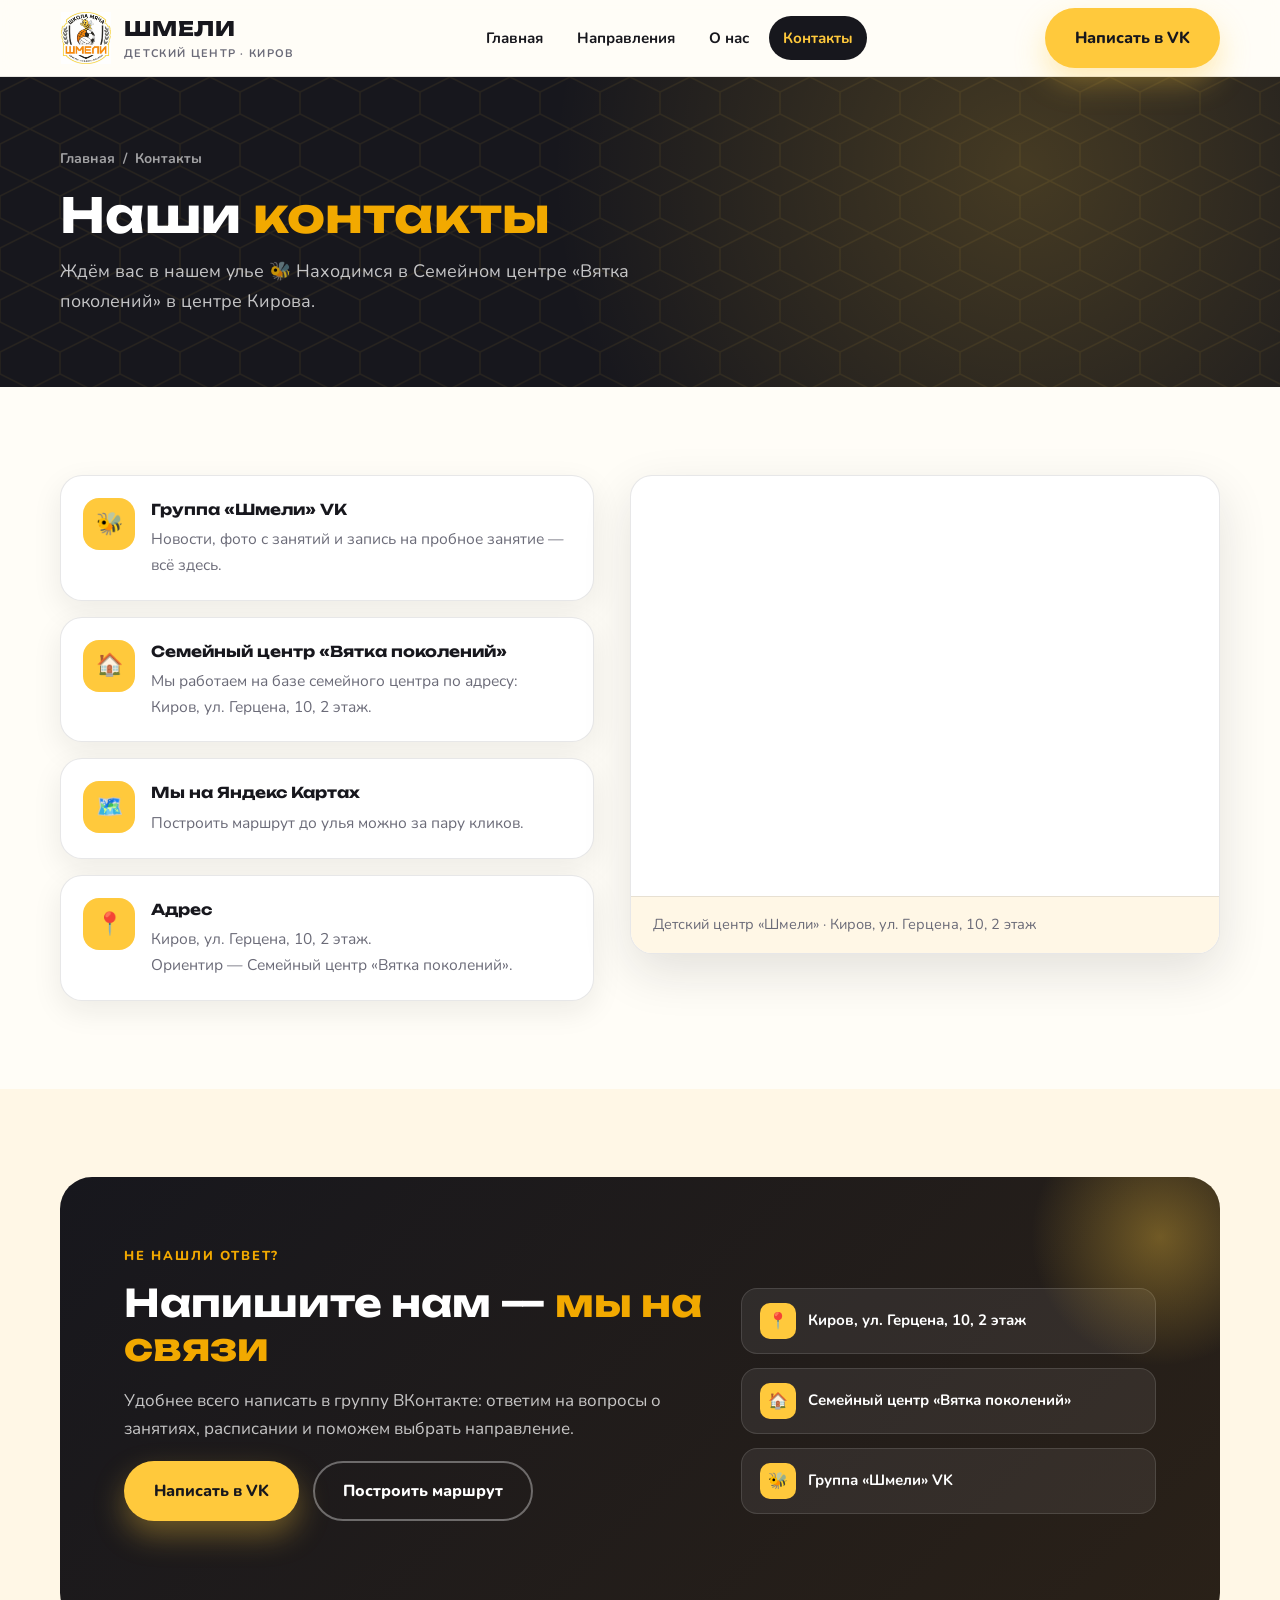
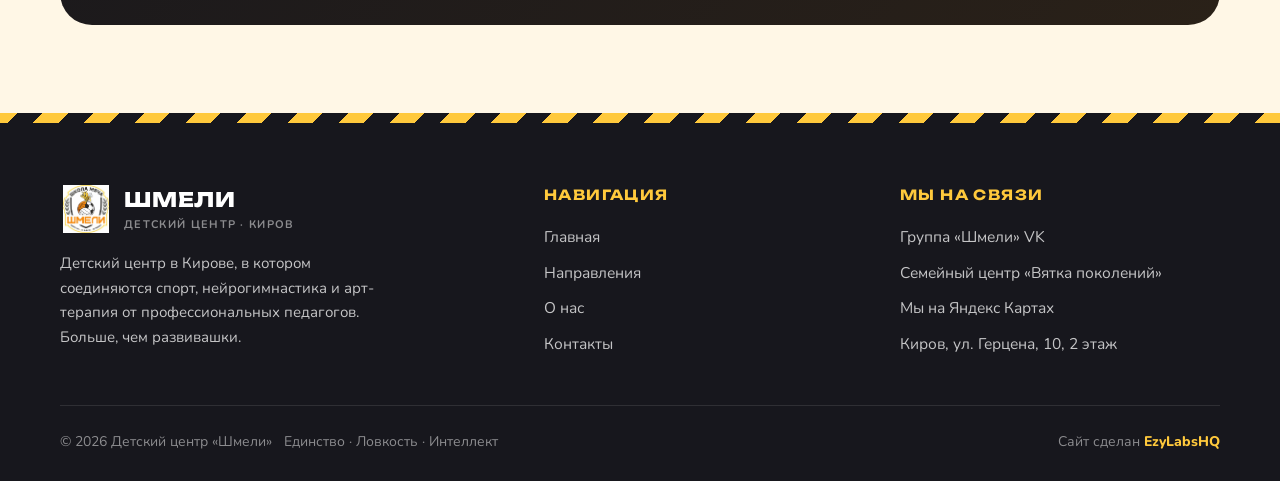
==== contacts.html @ fad48f17 "Детский центр «Шмели»: сайт" ====
<!DOCTYPE html>
<html lang="ru">
<head>
  <meta charset="UTF-8">
  <meta name="viewport" content="width=device-width, initial-scale=1.0">
  <title>Контакты — Детский центр «Шмели» в Кирове</title>
  <meta name="description" content="Как найти детский центр «Шмели» в Кирове: ул. Герцена, 10, 2 этаж, Семейный центр «Вятка поколений». Группа VK и Яндекс Карты.">
  <link rel="icon" type="image/svg+xml" href="favicon.png">
  <link rel="preconnect" href="https://fonts.googleapis.com">
  <link rel="preconnect" href="https://fonts.gstatic.com" crossorigin>
  <link href="https://fonts.googleapis.com/css2?family=Nunito:wght@400;600;700;800&family=Unbounded:wght@500;700;800&display=swap" rel="stylesheet">
  <link rel="stylesheet" href="css/styles.css">
</head>
<body>

  <header class="site-header">
    <div class="container header-inner">
      <a class="logo" href="index.html">
        <span class="logo-badge">
          <img src="logo.webp" alt="Логотип детского центра «Шмели»" width="52" height="52">
        </span>
        <span>ШМЕЛИ<small>Детский центр · Киров</small></span>
      </a>
      <nav class="nav" aria-label="Основное меню">
        <a href="index.html">Главная</a>
        <a href="directions.html">Направления</a>
        <a href="about.html">О нас</a>
        <a href="contacts.html" class="is-active" aria-current="page">Контакты</a>
      </nav>
      <a class="btn btn-primary header-cta" href="https://vk.ru/smeli_shkola" target="_blank" rel="noopener">Написать в VK</a>
      <button class="burger" aria-label="Открыть меню" aria-expanded="false"><span></span></button>
    </div>
  </header>

  <main>
    <section class="page-hero">
      <div class="container">
        <nav class="breadcrumbs" aria-label="Хлебные крошки">
          <a href="index.html">Главная</a>
          <span>/</span>
          <span>Контакты</span>
        </nav>
        <h1>Наши <span class="highlight">контакты</span></h1>
        <p>Ждём вас в нашем улье 🐝 Находимся в Семейном центре «Вятка поколений» в центре Кирова.</p>
      </div>
    </section>

    <section class="section">
      <div class="container">
        <div class="contact-layout">
          <div class="contact-list">
            <a class="contact-item reveal" href="https://vk.ru/smeli_shkola" target="_blank" rel="noopener">
              <span class="icon">🐝</span>
              <div>
                <strong>Группа «Шмели» VK</strong>
                <p>Новости, фото с занятий и запись на пробное занятие — всё здесь.</p>
              </div>
            </a>
            <a class="contact-item reveal" href="https://vk.ru/vyatka_pokoleniya" target="_blank" rel="noopener">
              <span class="icon">🏠</span>
              <div>
                <strong>Семейный центр «Вятка поколений»</strong>
                <p>Мы работаем на базе семейного центра по адресу: Киров, ул. Герцена, 10, 2 этаж.</p>
              </div>
            </a>
            <a class="contact-item reveal" href="https://yandex.ru/maps/org/shmeli/58513634515?si=Kik431" target="_blank" rel="noopener">
              <span class="icon">🗺️</span>
              <div>
                <strong>Мы на Яндекс Картах</strong>
                <p>Построить маршрут до улья можно за пару кликов.</p>
              </div>
            </a>
            <div class="contact-item reveal">
              <span class="icon">📍</span>
              <div>
                <strong>Адрес</strong>
                <p>Киров, ул. Герцена, 10, 2 этаж.<br>Ориентир — Семейный центр «Вятка поколений».</p>
              </div>
            </div>
          </div>

          <div class="map-wrap reveal">
            <iframe src="https://yandex.ru/map-widget/v1/?z=12&ol=biz&oid=58513634515" width="560" height="400" frameborder="0" title="Детский центр «Шмели» на карте"></iframe>
            <div class="map-caption">Детский центр «Шмели» · Киров, ул. Герцена, 10, 2 этаж</div>
          </div>
        </div>
      </div>
    </section>

    <section class="section section--cream">
      <div class="container">
        <div class="cta-box reveal">
          <div>
            <span class="eyebrow">Не нашли ответ?</span>
            <h2>Напишите нам — <span class="highlight">мы на связи</span></h2>
            <p>Удобнее всего написать в группу ВКонтакте: ответим на вопросы о занятиях, расписании и поможем выбрать направление.</p>
            <div class="hero-actions">
              <a class="btn btn-primary" href="https://vk.ru/smeli_shkola" target="_blank" rel="noopener">Написать в VK</a>
              <a class="btn btn-ghost" href="https://yandex.ru/maps/org/shmeli/58513634515?si=Kik431" target="_blank" rel="noopener">Построить маршрут</a>
            </div>
          </div>
          <div class="cta-info">
            <div><span class="icon">📍</span>Киров, ул. Герцена, 10, 2 этаж</div>
            <a href="https://vk.ru/vyatka_pokoleniya" target="_blank" rel="noopener"><span class="icon">🏠</span>Семейный центр «Вятка поколений»</a>
            <a href="https://vk.ru/smeli_shkola" target="_blank" rel="noopener"><span class="icon">🐝</span>Группа «Шмели» VK</a>
          </div>
        </div>
      </div>
    </section>
  </main>

  <div class="stripes" aria-hidden="true"></div>

  <footer class="site-footer">
    <div class="container">
      <div class="footer-grid">
        <div>
          <a class="logo" href="index.html">
            <span class="logo-badge">
              <img src="logo.webp" alt="Логотип детского центра «Шмели»" width="48" height="48">
            </span>
            <span>ШМЕЛИ<small style="color: rgba(255,255,255,.5)">Детский центр · Киров</small></span>
          </a>
          <p>Детский центр в Кирове, в котором соединяются спорт, нейрогимнастика и арт-терапия от профессиональных педагогов. Больше, чем развивашки.</p>
        </div>
        <div>
          <div class="footer-title">Навигация</div>
          <nav class="footer-links">
            <a href="index.html">Главная</a>
            <a href="directions.html">Направления</a>
            <a href="about.html">О нас</a>
            <a href="contacts.html">Контакты</a>
          </nav>
        </div>
        <div>
          <div class="footer-title">Мы на связи</div>
          <nav class="footer-links">
            <a href="https://vk.ru/smeli_shkola" target="_blank" rel="noopener">Группа «Шмели» VK</a>
            <a href="https://vk.ru/vyatka_pokoleniya" target="_blank" rel="noopener">Семейный центр «Вятка поколений»</a>
            <a href="https://yandex.ru/maps/org/shmeli/58513634515?si=Kik431" target="_blank" rel="noopener">Мы на Яндекс Картах</a>
            <a href="contacts.html">Киров, ул. Герцена, 10, 2 этаж</a>
          </nav>
        </div>
      </div>
      <div class="footer-bottom">
        <span>© <span id="year">2026</span> Детский центр «Шмели»</span>
        <span>Единство · Ловкость · Интеллект</span>
        <span class="made-by">Сайт сделан <strong>EzyLabsHQ</strong></span>
      </div>
    </div>
  </footer>

  <script src="js/main.js"></script>
</body>
</html>
---- css/styles.css ----
:root {
  --yellow: #ffc93c;
  --yellow-deep: #f2a900;
  --honey: #ffb300;
  --ink: #17171d;
  --ink-soft: #23232c;
  --cream: #fff7e6;
  --paper: #fffdf7;
  --white: #ffffff;
  --muted: #6b6b78;
  --line: rgba(23, 23, 29, 0.1);
  --shadow: 0 18px 50px rgba(23, 23, 29, 0.12);
  --shadow-soft: 0 10px 30px rgba(23, 23, 29, 0.08);
  --radius: 22px;
  --radius-sm: 14px;
  --max: 1160px;
  --header-h: 76px;
  --font-body: "Nunito", system-ui, -apple-system, "Segoe UI", sans-serif;
  --font-display: "Unbounded", "Nunito", sans-serif;
}

*,
*::before,
*::after {
  box-sizing: border-box;
}

html {
  scroll-behavior: smooth;
}

body {
  margin: 0;
  font-family: var(--font-body);
  font-size: 17px;
  line-height: 1.65;
  color: var(--ink);
  background: var(--paper);
  -webkit-font-smoothing: antialiased;
}

img,
svg {
  display: block;
  max-width: 100%;
}

a {
  color: inherit;
  text-decoration: none;
}

ul {
  margin: 0;
  padding: 0;
  list-style: none;
}

h1,
h2,
h3,
h4 {
  font-family: var(--font-display);
  line-height: 1.15;
  margin: 0 0 0.5em;
  font-weight: 700;
}

p {
  margin: 0 0 1em;
}

.container {
  width: min(var(--max), calc(100% - 40px));
  margin-inline: auto;
}

.section {
  padding: 88px 0;
}

.section--cream {
  background: var(--cream);
}

.section--dark {
  background: var(--ink);
  color: var(--white);
}

.section-head {
  max-width: 720px;
  margin-bottom: 48px;
}

.section-head--center {
  margin-inline: auto;
  text-align: center;
}

.eyebrow {
  display: inline-flex;
  align-items: center;
  gap: 8px;
  font-weight: 800;
  font-size: 13px;
  letter-spacing: 0.14em;
  text-transform: uppercase;
  color: var(--yellow-deep);
  margin-bottom: 14px;
}

.section--dark .eyebrow {
  color: var(--yellow);
}

.section-title {
  font-size: clamp(28px, 4vw, 42px);
}

.section-text {
  color: var(--muted);
  font-size: 18px;
}

.section--dark .section-text {
  color: rgba(255, 255, 255, 0.72);
}

.highlight {
  color: var(--yellow-deep);
}

.section--dark .highlight {
  color: var(--yellow);
}

/* Buttons */
.btn {
  display: inline-flex;
  align-items: center;
  justify-content: center;
  gap: 10px;
  padding: 15px 28px;
  border-radius: 999px;
  font-weight: 800;
  font-size: 16px;
  border: 2px solid transparent;
  cursor: pointer;
  transition: transform 0.2s ease, box-shadow 0.2s ease, background 0.2s ease, color 0.2s ease, border-color 0.2s ease;
}

.btn:hover {
  transform: translateY(-3px);
}

.btn-primary {
  background: var(--yellow);
  color: var(--ink);
  box-shadow: 0 14px 30px rgba(255, 201, 60, 0.35);
}

.btn-primary:hover {
  background: var(--yellow-deep);
  box-shadow: 0 18px 36px rgba(255, 201, 60, 0.45);
}

.btn-dark {
  background: var(--ink);
  color: var(--white);
}

.btn-dark:hover {
  background: var(--ink-soft);
}

.btn-ghost {
  border-color: rgba(255, 255, 255, 0.35);
  color: var(--white);
}

.btn-ghost:hover {
  border-color: var(--yellow);
  color: var(--yellow);
}

.btn-outline {
  border-color: var(--ink);
  color: var(--ink);
}

.btn-outline:hover {
  background: var(--ink);
  color: var(--white);
}

/* Stripes */
.stripes {
  height: 10px;
  background: repeating-linear-gradient(
    -45deg,
    var(--yellow) 0 18px,
    var(--ink) 18px 36px
  );
}

/* Header */
.site-header {
  position: sticky;
  top: 0;
  z-index: 50;
  background: rgba(255, 253, 247, 0.9);
  backdrop-filter: blur(14px);
  border-bottom: 1px solid var(--line);
}

.header-inner {
  height: var(--header-h);
  display: flex;
  align-items: center;
  justify-content: space-between;
  gap: 20px;
}

.logo {
  display: flex;
  align-items: center;
  gap: 12px;
  font-family: var(--font-display);
  font-weight: 800;
  font-size: 20px;
  letter-spacing: 0.04em;
}

.logo-badge {
  width: 52px;
  height: 52px;
  display: grid;
  place-items: center;
  flex: none;
}

.logo-badge img {
  width: 52px;
  height: 52px;
  object-fit: contain;
}

.site-footer .logo-badge img {
  width: 48px;
  height: 48px;
}

.logo small {
  display: block;
  font-family: var(--font-body);
  font-size: 11px;
  font-weight: 700;
  letter-spacing: 0.12em;
  text-transform: uppercase;
  color: var(--muted);
}

.nav {
  display: flex;
  align-items: center;
  gap: 6px;
}

.nav a {
  padding: 10px 14px;
  border-radius: 999px;
  font-weight: 700;
  font-size: 15px;
  transition: background 0.2s ease, color 0.2s ease;
}

.nav a:hover {
  background: rgba(255, 201, 60, 0.25);
}

.nav a.is-active {
  background: var(--ink);
  color: var(--yellow);
}

.header-cta {
  display: inline-flex;
}

.burger {
  display: none;
  width: 46px;
  height: 46px;
  border: 2px solid var(--ink);
  border-radius: 14px;
  background: transparent;
  cursor: pointer;
  padding: 0;
  place-items: center;
}

.burger span {
  display: block;
  width: 20px;
  height: 2px;
  background: var(--ink);
  position: relative;
}

.burger span::before,
.burger span::after {
  content: "";
  position: absolute;
  left: 0;
  width: 20px;
  height: 2px;
  background: var(--ink);
}

.burger span::before {
  top: -6px;
}

.burger span::after {
  top: 6px;
}

/* Hero */
.hero {
  position: relative;
  overflow: hidden;
  background:
    radial-gradient(circle at 85% 20%, rgba(255, 201, 60, 0.22), transparent 40%),
    radial-gradient(circle at 10% 80%, rgba(255, 179, 0, 0.12), transparent 35%),
    var(--ink);
  color: var(--white);
  padding: 90px 0 100px;
}

.hero::before {
  content: "";
  position: absolute;
  inset: 0;
  background-image: url("data:image/svg+xml,%3Csvg width='60' height='52' viewBox='0 0 60 52' xmlns='http://www.w3.org/2000/svg'%3E%3Cpath d='M30 0l30 15v22L30 52 0 37V15z' fill='none' stroke='%23ffc93c' stroke-opacity='0.07' stroke-width='1.5'/%3E%3C/svg%3E");
  background-size: 60px 52px;
  opacity: 0.9;
  pointer-events: none;
}

.hero-inner {
  position: relative;
  display: grid;
  grid-template-columns: 1.2fr 0.8fr;
  gap: 48px;
  align-items: center;
}

.hero-badge {
  display: inline-flex;
  align-items: center;
  gap: 8px;
  background: rgba(255, 201, 60, 0.15);
  border: 1px solid rgba(255, 201, 60, 0.4);
  color: var(--yellow);
  font-weight: 800;
  font-size: 13px;
  letter-spacing: 0.1em;
  text-transform: uppercase;
  padding: 8px 16px;
  border-radius: 999px;
  margin-bottom: 22px;
}

.hero h1 {
  font-size: clamp(34px, 5vw, 58px);
  margin-bottom: 20px;
}

.hero-lead {
  font-size: clamp(17px, 2vw, 20px);
  color: rgba(255, 255, 255, 0.78);
  max-width: 560px;
  margin-bottom: 32px;
}

.hero-actions {
  display: flex;
  flex-wrap: wrap;
  gap: 14px;
  margin-bottom: 40px;
}

.hero-facts {
  display: flex;
  flex-wrap: wrap;
  gap: 28px;
}

.fact strong {
  display: block;
  font-family: var(--font-display);
  font-size: 28px;
  color: var(--yellow);
}

.fact span {
  font-size: 14px;
  color: rgba(255, 255, 255, 0.65);
}

.hero-card {
  background: linear-gradient(160deg, rgba(255, 201, 60, 0.16), rgba(255, 255, 255, 0.04));
  border: 1px solid rgba(255, 255, 255, 0.14);
  border-radius: 28px;
  padding: 34px;
  backdrop-filter: blur(10px);
  box-shadow: var(--shadow);
}

.hero-card h3 {
  font-size: 22px;
  margin-bottom: 16px;
}

.hero-card ul {
  display: grid;
  gap: 14px;
}

.hero-card li {
  display: flex;
  gap: 12px;
  align-items: flex-start;
  font-size: 15.5px;
  color: rgba(255, 255, 255, 0.85);
}

.check {
  flex: none;
  width: 26px;
  height: 26px;
  border-radius: 50%;
  background: var(--yellow);
  color: var(--ink);
  display: grid;
  place-items: center;
  font-weight: 900;
  font-size: 14px;
  margin-top: 2px;
}

.motto {
  margin-top: 36px;
  display: flex;
  flex-wrap: wrap;
  gap: 10px;
}

.motto span {
  font-family: var(--font-display);
  font-weight: 700;
  font-size: 14px;
  letter-spacing: 0.12em;
  text-transform: uppercase;
  padding: 10px 18px;
  border-radius: 999px;
  border: 1px solid rgba(255, 201, 60, 0.45);
  color: var(--yellow);
}

/* Cards */
.grid {
  display: grid;
  gap: 24px;
}

.grid-3 {
  grid-template-columns: repeat(3, 1fr);
}

.grid-2 {
  grid-template-columns: repeat(2, 1fr);
}

.card {
  background: var(--white);
  border: 1px solid var(--line);
  border-radius: var(--radius);
  padding: 32px;
  box-shadow: var(--shadow-soft);
  transition: transform 0.25s ease, box-shadow 0.25s ease;
}

.card:hover {
  transform: translateY(-6px);
  box-shadow: var(--shadow);
}

.card-icon {
  width: 64px;
  height: 64px;
  border-radius: 18px;
  background: var(--yellow);
  display: grid;
  place-items: center;
  margin-bottom: 20px;
  box-shadow: 0 10px 24px rgba(255, 201, 60, 0.35);
}

.card-icon svg {
  width: 32px;
  height: 32px;
}

.card h3 {
  font-size: 21px;
  margin-bottom: 10px;
}

.card p {
  color: var(--muted);
  margin-bottom: 0;
  font-size: 16px;
}

.card .card-link {
  display: inline-flex;
  align-items: center;
  gap: 6px;
  margin-top: 18px;
  font-weight: 800;
  color: var(--yellow-deep);
}

.card .card-link:hover {
  gap: 10px;
}

.card--dark {
  background: var(--ink-soft);
  border-color: rgba(255, 255, 255, 0.08);
  color: var(--white);
}

.card--dark p {
  color: rgba(255, 255, 255, 0.7);
}

/* Rule block */
.rule {
  display: grid;
  grid-template-columns: 1fr 1fr;
  gap: 48px;
  align-items: center;
}

.rule-quote {
  background: var(--white);
  border-radius: var(--radius);
  padding: 44px;
  box-shadow: var(--shadow);
  position: relative;
  border: 1px solid var(--line);
}

.rule-quote blockquote {
  margin: 24px 0 0;
  font-family: var(--font-display);
  font-size: clamp(24px, 3vw, 34px);
  font-weight: 700;
  line-height: 1.3;
}

.rule-quote cite {
  display: block;
  margin-top: 18px;
  font-style: normal;
  font-weight: 700;
  color: var(--yellow-deep);
}

/* Bands */
.band {
  background: var(--yellow);
  padding: 34px 0;
  overflow: hidden;
}

.band-track {
  display: flex;
  gap: 40px;
  width: max-content;
  animation: marquee 22s linear infinite;
}

.band-track span {
  font-family: var(--font-display);
  font-weight: 800;
  font-size: clamp(20px, 3vw, 30px);
  letter-spacing: 0.08em;
  text-transform: uppercase;
  white-space: nowrap;
  display: flex;
  align-items: center;
  gap: 40px;
}

.band-track span::after {
  content: "🐝";
  font-size: 0.9em;
}

@keyframes marquee {
  from {
    transform: translateX(0);
  }
  to {
    transform: translateX(-50%);
  }
}

/* CTA */
.cta-box {
  background: linear-gradient(135deg, var(--ink) 0%, #2a2118 100%);
  color: var(--white);
  border-radius: 32px;
  padding: clamp(36px, 6vw, 64px);
  display: grid;
  grid-template-columns: 1.4fr 1fr;
  gap: 36px;
  align-items: center;
  position: relative;
  overflow: hidden;
}

.cta-box::after {
  content: "";
  position: absolute;
  right: -80px;
  top: -80px;
  width: 280px;
  height: 280px;
  background: radial-gradient(circle, rgba(255, 201, 60, 0.35), transparent 65%);
  pointer-events: none;
}

.cta-box h2 {
  font-size: clamp(26px, 3.5vw, 38px);
}

.cta-box p {
  color: rgba(255, 255, 255, 0.75);
}

.cta-info {
  display: grid;
  gap: 14px;
  position: relative;
}

.cta-info a,
.cta-info div {
  display: flex;
  gap: 12px;
  align-items: center;
  background: rgba(255, 255, 255, 0.07);
  border: 1px solid rgba(255, 255, 255, 0.12);
  border-radius: 16px;
  padding: 14px 18px;
  font-weight: 700;
  font-size: 15px;
  transition: border-color 0.2s ease, background 0.2s ease;
}

.cta-info a:hover {
  border-color: var(--yellow);
  background: rgba(255, 201, 60, 0.12);
}

.cta-info .icon {
  width: 36px;
  height: 36px;
  border-radius: 10px;
  background: var(--yellow);
  color: var(--ink);
  display: grid;
  place-items: center;
  flex: none;
  font-size: 16px;
}

/* Page hero (inner pages) */
.page-hero {
  background:
    radial-gradient(circle at 80% 30%, rgba(255, 201, 60, 0.2), transparent 45%),
    var(--ink);
  color: var(--white);
  padding: 70px 0;
  position: relative;
  overflow: hidden;
}

.page-hero::before {
  content: "";
  position: absolute;
  inset: 0;
  background-image: url("data:image/svg+xml,%3Csvg width='60' height='52' viewBox='0 0 60 52' xmlns='http://www.w3.org/2000/svg'%3E%3Cpath d='M30 0l30 15v22L30 52 0 37V15z' fill='none' stroke='%23ffc93c' stroke-opacity='0.07' stroke-width='1.5'/%3E%3C/svg%3E");
  background-size: 60px 52px;
  pointer-events: none;
}

.page-hero .container {
  position: relative;
}

.breadcrumbs {
  display: flex;
  gap: 8px;
  font-size: 14px;
  font-weight: 700;
  color: rgba(255, 255, 255, 0.6);
  margin-bottom: 18px;
}

.breadcrumbs a:hover {
  color: var(--yellow);
}

.page-hero h1 {
  font-size: clamp(30px, 4.5vw, 48px);
  max-width: 800px;
  margin-bottom: 14px;
}

.page-hero p {
  max-width: 640px;
  color: rgba(255, 255, 255, 0.75);
  font-size: 18px;
  margin-bottom: 0;
}

/* Feature list */
.feature {
  display: grid;
  grid-template-columns: 72px 1fr;
  gap: 22px;
  align-items: start;
  background: var(--white);
  border: 1px solid var(--line);
  border-radius: var(--radius);
  padding: 30px;
  box-shadow: var(--shadow-soft);
}

.feature + .feature {
  margin-top: 22px;
}

.feature-num {
  width: 72px;
  height: 72px;
  border-radius: 20px;
  background: var(--ink);
  color: var(--yellow);
  display: grid;
  place-items: center;
  font-family: var(--font-display);
  font-weight: 800;
  font-size: 26px;
}

.feature h3 {
  font-size: 22px;
  margin-bottom: 8px;
}

.feature p {
  color: var(--muted);
  margin-bottom: 0;
}

.tags {
  display: flex;
  flex-wrap: wrap;
  gap: 8px;
  margin-top: 16px;
}

.tag {
  background: var(--cream);
  border: 1px solid rgba(242, 169, 0, 0.35);
  color: var(--ink);
  font-size: 13px;
  font-weight: 800;
  padding: 7px 14px;
  border-radius: 999px;
}

/* About */
.about-grid {
  display: grid;
  grid-template-columns: 1.1fr 0.9fr;
  gap: 44px;
  align-items: center;
}

.about-visual {
  position: relative;
}

.hex-stage {
  background: linear-gradient(150deg, var(--yellow) 0%, var(--honey) 100%);
  border-radius: 32px;
  padding: 40px;
  min-height: 340px;
  display: grid;
  place-items: center;
  text-align: center;
  box-shadow: var(--shadow);
  position: relative;
  overflow: hidden;
}

.hex-stage::before {
  content: "";
  position: absolute;
  inset: 0;
  background-image: url("data:image/svg+xml,%3Csvg width='60' height='52' viewBox='0 0 60 52' xmlns='http://www.w3.org/2000/svg'%3E%3Cpath d='M30 0l30 15v22L30 52 0 37V15z' fill='none' stroke='%2317171d' stroke-opacity='0.12' stroke-width='1.5'/%3E%3C/svg%3E");
  background-size: 60px 52px;
}

.hex-stage-inner {
  position: relative;
}

.hex-stage .bee {
  font-size: 56px;
  margin-bottom: 12px;
  animation: float 3s ease-in-out infinite;
}

@keyframes float {
  0%,
  100% {
    transform: translateY(0);
  }
  50% {
    transform: translateY(-10px);
  }
}

.hex-stage h3 {
  font-size: clamp(22px, 3vw, 30px);
  margin-bottom: 8px;
  color: var(--ink);
}

.hex-stage p {
  margin: 0;
  font-weight: 700;
  color: rgba(23, 23, 29, 0.75);
}

.values {
  display: grid;
  gap: 16px;
}

.value {
  display: flex;
  gap: 16px;
  background: var(--white);
  border: 1px solid var(--line);
  border-radius: var(--radius-sm);
  padding: 18px 20px;
  box-shadow: var(--shadow-soft);
}

.value-icon {
  flex: none;
  width: 46px;
  height: 46px;
  border-radius: 12px;
  background: var(--cream);
  display: grid;
  place-items: center;
  font-size: 22px;
}

.value strong {
  display: block;
  font-size: 16px;
  margin-bottom: 2px;
}

.value span {
  color: var(--muted);
  font-size: 14.5px;
}

/* Contacts */
.contact-layout {
  display: grid;
  grid-template-columns: 0.95fr 1.05fr;
  gap: 36px;
  align-items: start;
}

.contact-list {
  display: grid;
  gap: 16px;
}

.contact-item {
  display: flex;
  gap: 16px;
  background: var(--white);
  border: 1px solid var(--line);
  border-radius: var(--radius);
  padding: 22px;
  box-shadow: var(--shadow-soft);
  transition: transform 0.2s ease, border-color 0.2s ease;
}

a.contact-item:hover {
  transform: translateY(-3px);
  border-color: var(--yellow);
}

.contact-item .icon {
  flex: none;
  width: 52px;
  height: 52px;
  border-radius: 16px;
  background: var(--yellow);
  display: grid;
  place-items: center;
  font-size: 22px;
}

.contact-item strong {
  display: block;
  font-family: var(--font-display);
  font-size: 15px;
  margin-bottom: 4px;
}

.contact-item p {
  margin: 0;
  color: var(--muted);
  font-size: 15.5px;
}

.contact-item .link {
  color: var(--yellow-deep);
  font-weight: 800;
}

.map-wrap {
  background: var(--white);
  border: 1px solid var(--line);
  border-radius: var(--radius);
  overflow: hidden;
  box-shadow: var(--shadow);
}

.map-wrap iframe {
  display: block;
  width: 100%;
  height: 420px;
  border: 0;
}

.map-caption {
  padding: 16px 22px;
  font-size: 14.5px;
  color: var(--muted);
  background: var(--cream);
  border-top: 1px solid var(--line);
}

/* Steps */
.steps {
  display: grid;
  grid-template-columns: repeat(3, 1fr);
  gap: 24px;
  counter-reset: step;
}

.step {
  background: var(--white);
  border-radius: var(--radius);
  padding: 30px;
  border: 1px solid var(--line);
  position: relative;
}

.step::before {
  counter-increment: step;
  content: "0" counter(step);
  font-family: var(--font-display);
  font-weight: 800;
  font-size: 40px;
  color: var(--yellow);
  display: block;
  margin-bottom: 12px;
}

.step h3 {
  font-size: 19px;
}

.step p {
  color: var(--muted);
  margin: 0;
  font-size: 15.5px;
}

/* Footer */
.site-footer {
  background: var(--ink);
  color: rgba(255, 255, 255, 0.75);
  padding: 60px 0 28px;
}

.footer-grid {
  display: grid;
  grid-template-columns: 1.4fr 1fr 1fr;
  gap: 36px;
  padding-bottom: 40px;
  border-bottom: 1px solid rgba(255, 255, 255, 0.1);
}

.footer-grid .logo {
  color: var(--white);
  margin-bottom: 16px;
}

.footer-grid p {
  font-size: 15px;
  max-width: 340px;
}

.footer-title {
  font-family: var(--font-display);
  font-size: 14px;
  font-weight: 700;
  letter-spacing: 0.1em;
  text-transform: uppercase;
  color: var(--yellow);
  margin-bottom: 18px;
}

.footer-links {
  display: grid;
  gap: 10px;
}

.footer-links a {
  font-size: 15.5px;
  transition: color 0.2s ease;
}

.footer-links a:hover {
  color: var(--yellow);
}

.footer-bottom {
  padding-top: 24px;
  display: flex;
  flex-wrap: wrap;
  justify-content: space-between;
  gap: 12px;
  font-size: 14px;
  color: rgba(255, 255, 255, 0.5);
}

.footer-bottom .made-by {
  margin-left: auto;
}

.footer-bottom .made-by strong {
  color: var(--yellow);
  font-weight: 800;
}

/* Reveal animation */
.reveal {
  opacity: 0;
  transform: translateY(26px);
  transition: opacity 0.7s ease, transform 0.7s ease;
}

.reveal.is-visible {
  opacity: 1;
  transform: none;
}

/* Responsive */
@media (max-width: 980px) {
  .hero-inner,
  .rule,
  .about-grid,
  .contact-layout,
  .cta-box {
    grid-template-columns: 1fr;
  }

  .grid-3,
  .steps {
    grid-template-columns: 1fr;
  }

  .footer-grid {
    grid-template-columns: 1fr 1fr;
  }

  .nav {
    position: fixed;
    inset: var(--header-h) 0 auto 0;
    background: var(--paper);
    flex-direction: column;
    align-items: stretch;
    padding: 18px;
    gap: 6px;
    border-bottom: 1px solid var(--line);
    box-shadow: var(--shadow);
    display: none;
  }

  .nav.is-open {
    display: flex;
  }

  .nav a {
    padding: 14px 16px;
  }

  .header-cta {
    display: none;
  }

  .burger {
    display: grid;
  }
}

@media (max-width: 640px) {
  body {
    font-size: 16px;
  }

  .section {
    padding: 64px 0;
  }

  .container {
    width: calc(100% - 32px);
  }

  .grid-2 {
    grid-template-columns: 1fr;
  }

  .footer-grid {
    grid-template-columns: 1fr;
  }

  .hero {
    padding: 64px 0 72px;
  }

  .hero-card,
  .rule-quote,
  .cta-box {
    padding: 28px;
  }

  .feature {
    grid-template-columns: 1fr;
  }

  .map-wrap iframe {
    height: 320px;
  }
}
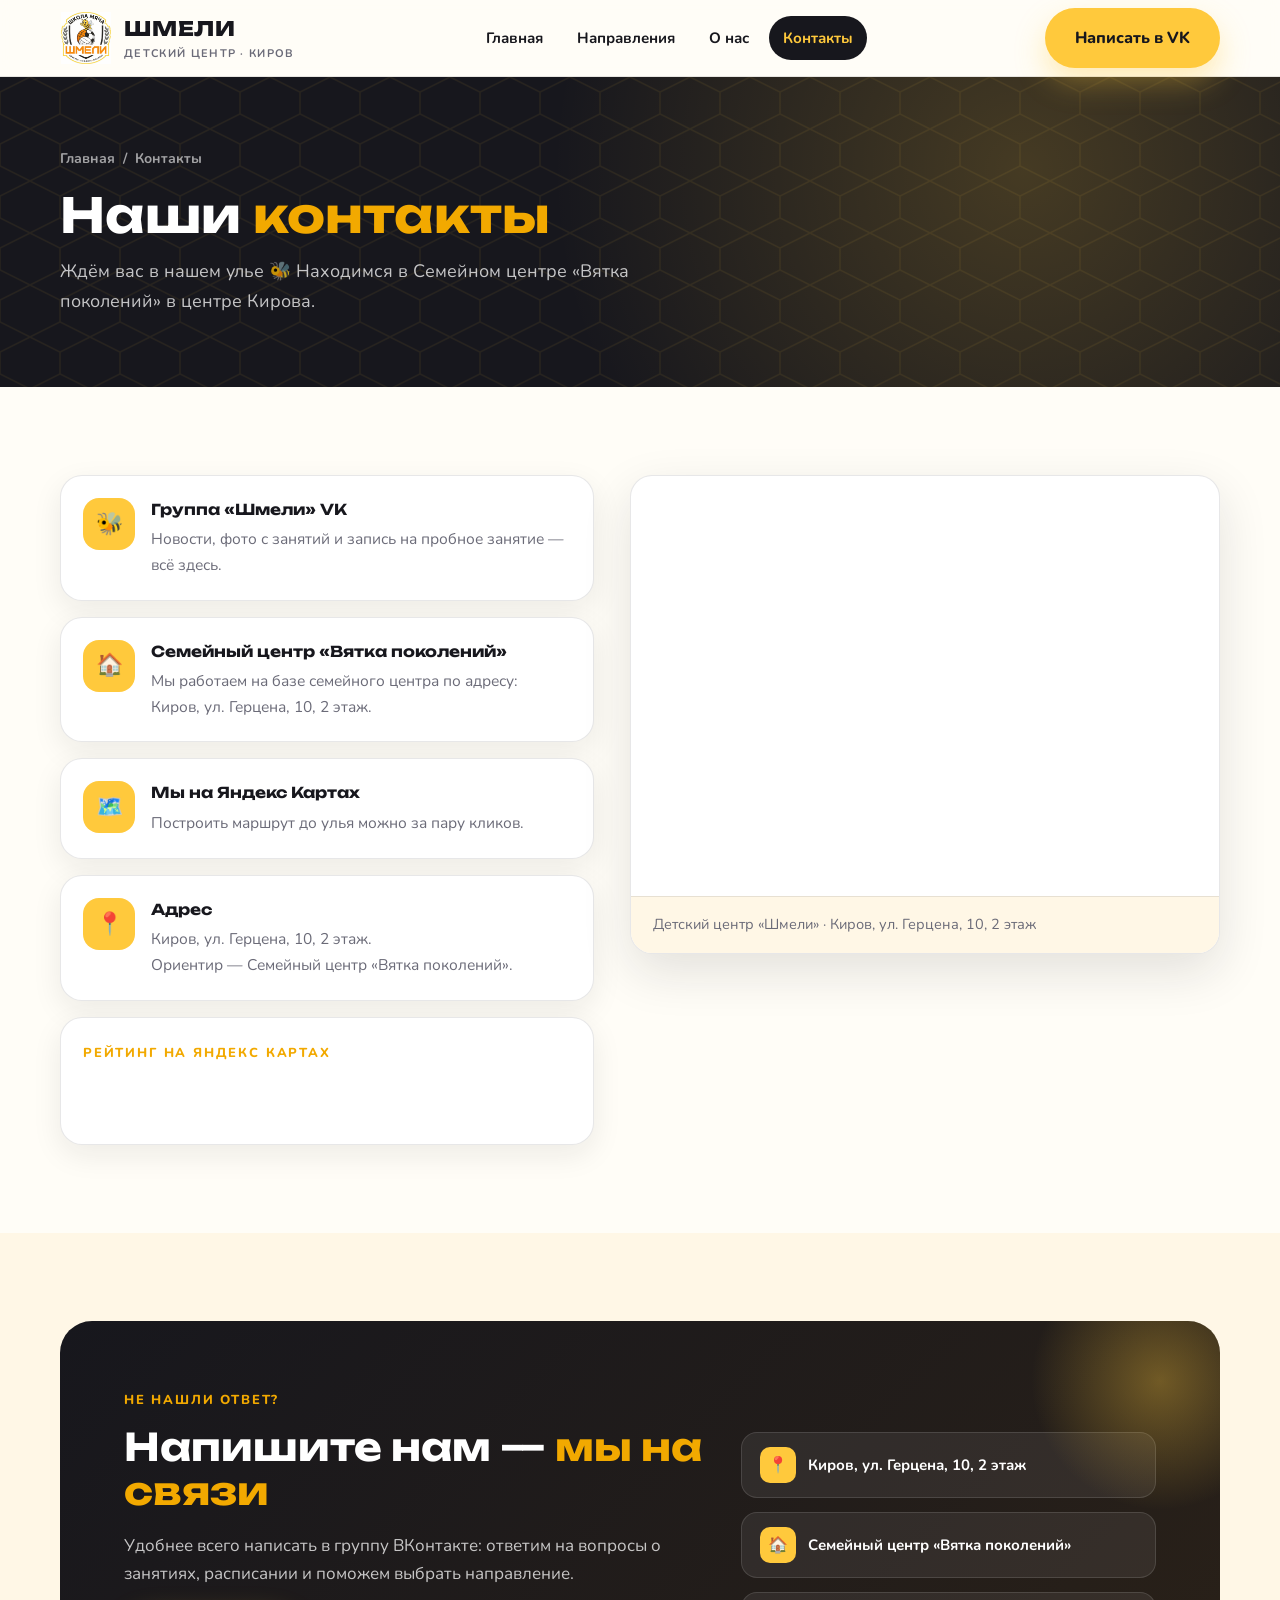
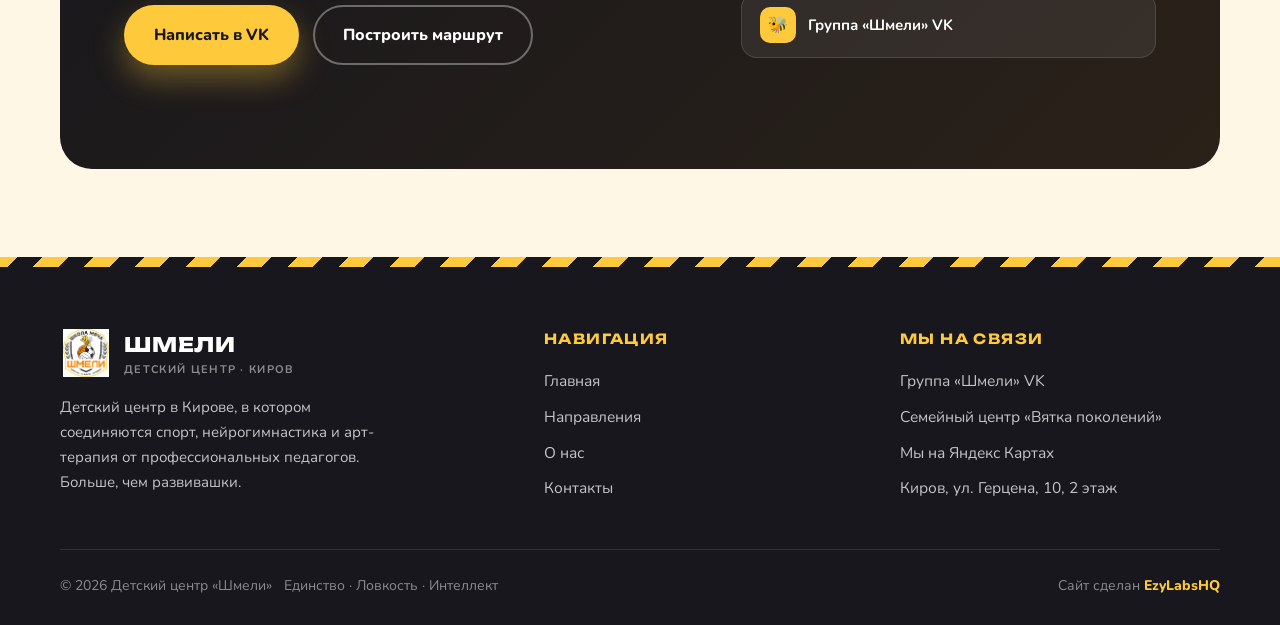
==== commit 12c6b402: "Добавлен рейтинг с Яндекс Карт на страницу контактов" ====
--- a/contacts.html
+++ b/contacts.html
@@ -77,6 +77,10 @@
                 <p>Киров, ул. Герцена, 10, 2 этаж.<br>Ориентир — Семейный центр «Вятка поколений».</p>
               </div>
             </div>
+            <div class="rating-box reveal">
+              <span class="eyebrow">Рейтинг на Яндекс Картах</span>
+              <iframe src="https://yandex.ru/sprav/widget/rating-badge/58513634515?type=rating" width="150" height="50" frameborder="0" title="Рейтинг детского центра «Шмели» на Яндекс Картах"></iframe>
+            </div>
           </div>
 
           <div class="map-wrap reveal">
--- a/css/styles.css
+++ b/css/styles.css
@@ -912,6 +912,23 @@
   gap: 16px;
 }
 
+.rating-box {
+  background: var(--white);
+  border: 1px solid var(--line);
+  border-radius: var(--radius);
+  padding: 20px 22px;
+  box-shadow: var(--shadow-soft);
+}
+
+.rating-box .eyebrow {
+  margin-bottom: 10px;
+}
+
+.rating-box iframe {
+  display: block;
+  overflow: hidden;
+}
+
 .contact-item {
   display: flex;
   gap: 16px;
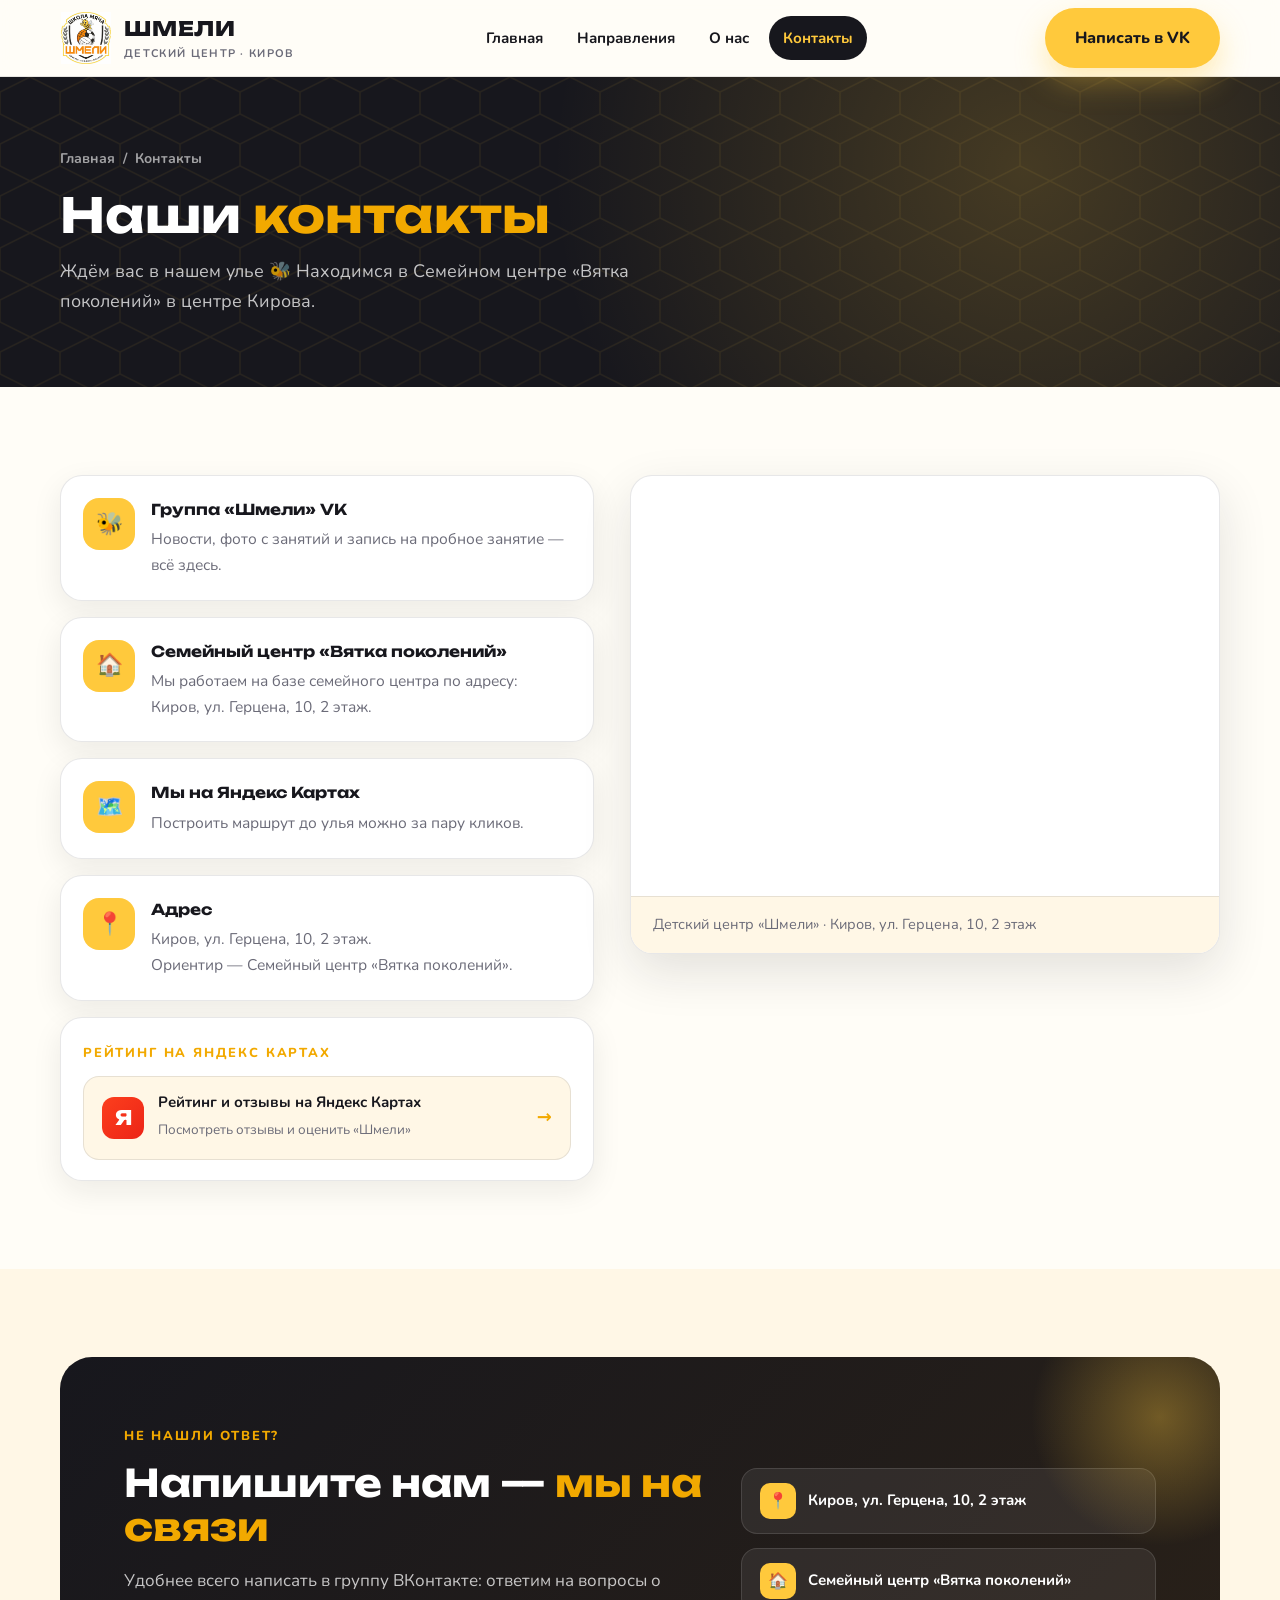
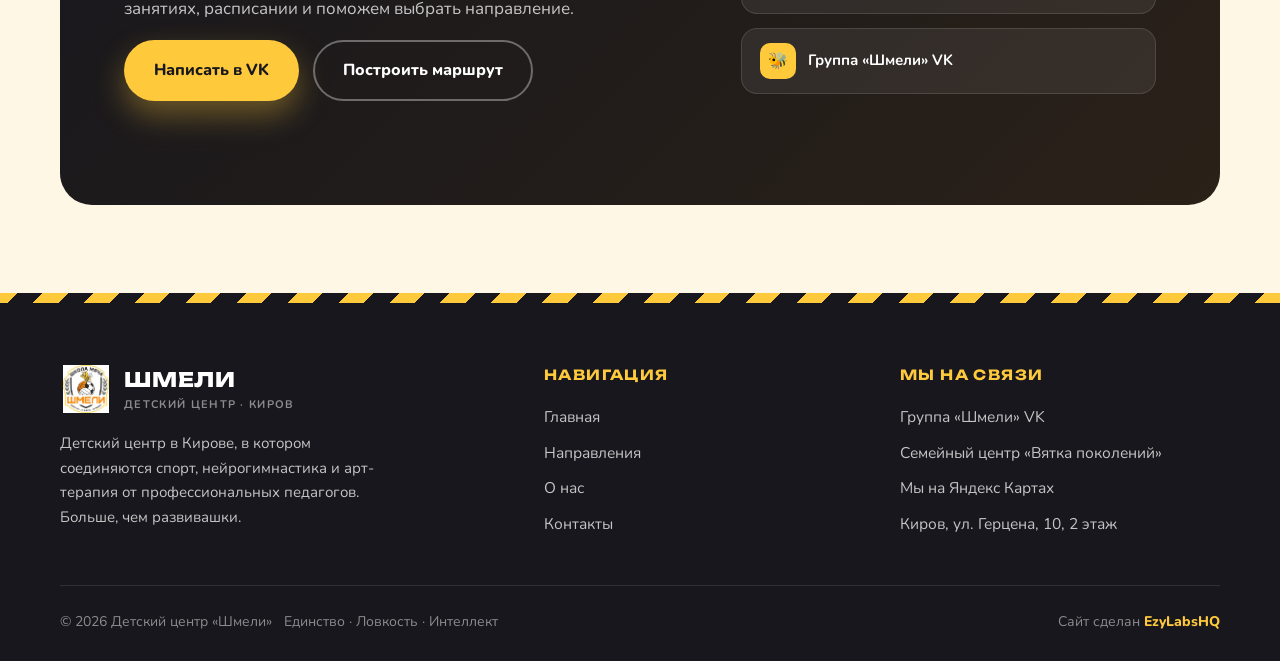
==== commit b6407cb6: "Рейтинг Яндекса: ссылка на отзывы вместо пустого бейджа (нет оценок)" ====
--- a/contacts.html
+++ b/contacts.html
@@ -79,7 +79,14 @@
             </div>
             <div class="rating-box reveal">
               <span class="eyebrow">Рейтинг на Яндекс Картах</span>
-              <iframe src="https://yandex.ru/sprav/widget/rating-badge/58513634515?type=rating" width="150" height="50" frameborder="0" title="Рейтинг детского центра «Шмели» на Яндекс Картах"></iframe>
+              <a class="rating-link" href="https://yandex.ru/maps/org/shmeli/58513634515/reviews?si=Kik431" target="_blank" rel="noopener">
+                <span class="rating-ya">Я</span>
+                <span>
+                  <strong>Рейтинг и отзывы на Яндекс Картах</strong>
+                  <small>Посмотреть отзывы и оценить «Шмели»</small>
+                </span>
+                <span class="rating-arrow">→</span>
+              </a>
             </div>
           </div>
 
--- a/css/styles.css
+++ b/css/styles.css
@@ -921,12 +921,57 @@
 }
 
 .rating-box .eyebrow {
-  margin-bottom: 10px;
-}
-
-.rating-box iframe {
+  margin-bottom: 12px;
+}
+
+.rating-link {
+  display: flex;
+  align-items: center;
+  gap: 14px;
+  background: var(--cream);
+  border: 1px solid var(--line);
+  border-radius: 16px;
+  padding: 16px 18px;
+  transition: transform 0.2s ease, border-color 0.2s ease, box-shadow 0.2s ease;
+}
+
+.rating-link:hover {
+  transform: translateY(-2px);
+  border-color: var(--yellow);
+  box-shadow: var(--shadow-soft);
+}
+
+.rating-ya {
+  flex: none;
+  width: 42px;
+  height: 42px;
+  border-radius: 12px;
+  background: linear-gradient(135deg, #fc3f1d, #ec2417);
+  color: #ffffff;
+  display: grid;
+  place-items: center;
+  font-family: var(--font-display);
+  font-weight: 800;
+  font-size: 20px;
+}
+
+.rating-link strong {
   display: block;
-  overflow: hidden;
+  font-size: 15px;
+  line-height: 1.3;
+  margin-bottom: 2px;
+}
+
+.rating-link small {
+  color: var(--muted);
+  font-size: 13.5px;
+}
+
+.rating-arrow {
+  margin-left: auto;
+  color: var(--yellow-deep);
+  font-weight: 800;
+  font-size: 18px;
 }
 
 .contact-item {
